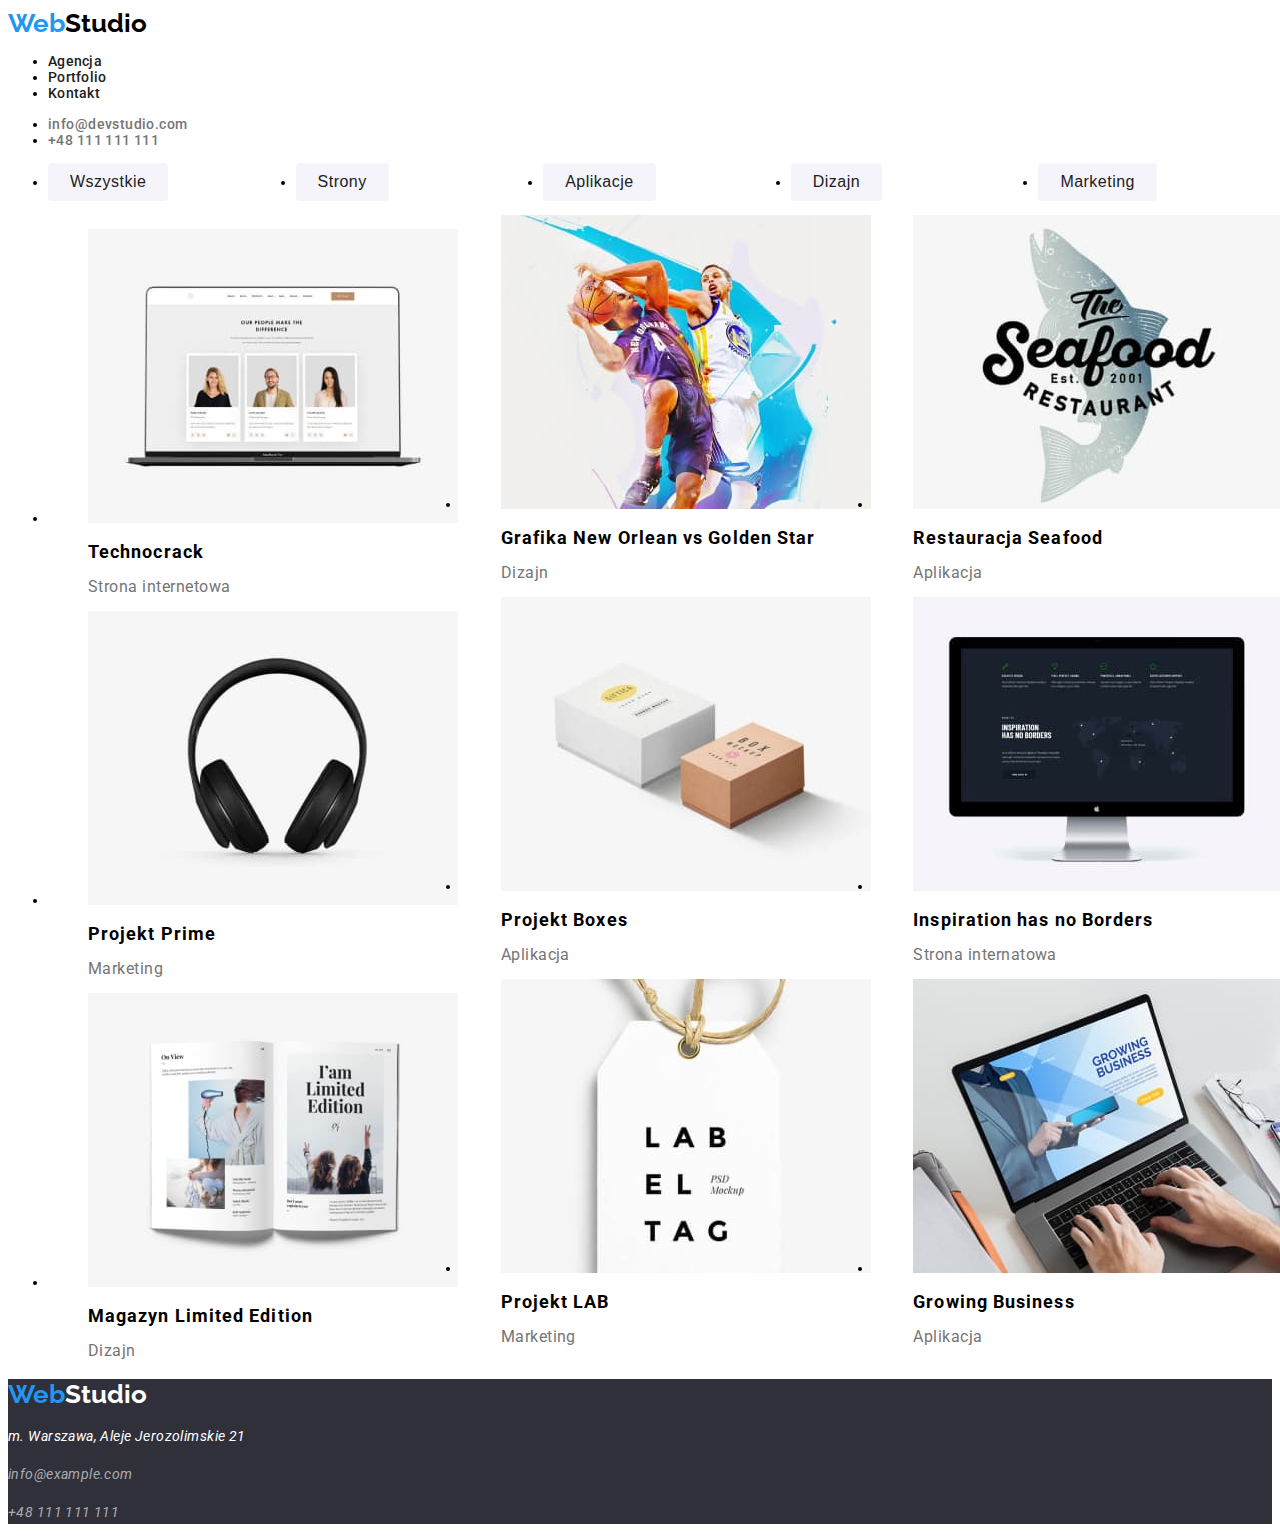
==== portfolio.html @ ed07fb15 "copy reposytory 02" ====
<!DOCTYPE html>
<html lang="pl">

<head>
    <meta name="description" content="zad 2 goit portfolio" />
    <title>WebStudio Portfolio</title>
    <link rel="stylesheet" href="./css/styles.css">
    <link rel="preconnect" href="https://fonts.googleapis.com">
    <link rel="preconnect" href="https://fonts.gstatic.com" crossorigin>
    <link
        href="https://fonts.googleapis.com/css2?family=Raleway:wght@700&family=Roboto:wght@400;500;700;900&display=swap"
        rel="stylesheet">
    <style>
        body {
            font-family: 'Roboto', sans-serif;
            font-size: 14px;
            line-height: 1.0;
        }
    </style>
</head>

<body>
    <header>
        <a class="link" href="./">
            <span class="logo logo-black"><span class="logo-blue">Web</span>Studio</span>
        </a>
        <nav>
            <ul>
                <li><a class="link navigation-text" href="./">Agencja</a></li>
                <li><a class="link navigation-text" href="./portfolio.html">Portfolio</a></li>
                <li><a class="link navigation-text" href="">Kontakt</a></li>
            </ul>
        </nav>
        <ul>
            <li>
                <a class="link address-text-top" href="mailto:info@devstudio.com"
                    rel="noreferrer noopener">info@devstudio.com</a>
            </li>
            <li>
                <a class="link address-text-top" href="tel:+48111111111" rel="noreferrer noopener">+48 111 111 111</a>
            </li>
        </ul>
    </header>
    <main>
        <ul class="column5">
            <li><button type="button" class="selector-button-text selector-button">Wszystkie</button></li>
            <li><button type="button" class="selector-button-text selector-button">Strony</button></li>
            <li><button type="button" class="selector-button-text selector-button">Aplikacje</button></li>
            <li><button type="button" class="selector-button-text selector-button">Dizajn</button></li>
            <li><button type="button" class="selector-button-text selector-button">Marketing</button></li>
        </ul>
        <ul class="column3">
            <li>
                <figure>
                    <img src="./images/portfolio1.jpg" alt="Wyświetlona przykładowa strona internetowa" width="370"
                        height="294" />
                    <figcaption>
                        <p class="product-name">Technocrack</p>
                        <p class="product-description">Strona internetowa</p>
                    </figcaption>
                </figure>
            </li>
            <li>
                <figure>
                    <img src="./images/portfolio4.jpg" alt="Fotografia słuchawek" width="370" height="294" />
                    <figcaption>
                        <p class="product-name">Projekt Prime</p>
                        <p class="product-description">Marketing</p>
                    </figcaption>
                </figure>
            </li>
            <li>
                <figure>
                    <img src="./images/portfolio7.jpg" alt="Broszura" width="370" height="294" />
                    <figcaption>
                        <p class="product-name">Magazyn Limited Edition</p>
                        <p class="product-description">Dizajn</p>
                    </figcaption>
                </figure>
            </li>
            <li>
                <figure>
                    <img src="./images/portfolio2.jpg" alt="Grafika dwóch koszykarzy" width="370" height="294" />
                    <figcaption>
                        <p class="product-name">Grafika New Orlean vs Golden Star</p>
                        <p class="product-description">Dizajn</p>
                    </figcaption>
                </figure>
            </li>
            <li>
                <figure>
                    <img src="./images/portfolio5.jpg" alt="Grafika pudełek" width="370" height="294" />
                    <figcaption>
                        <p class="product-name">Projekt Boxes</p>
                        <p class="product-description">Aplikacja</p>
                    </figcaption>
                </figure>
            </li>
            <li>
                <figure>
                    <img src="./images/portfolio8.jpg" alt="Paperowa metka reklamowa" width="370" height="294" />
                    <figcaption>
                        <p class="product-name">Projekt LAB</p>
                        <p class="product-description">Marketing</p>
                    </figcaption>
                </figure>
            </li>
            <li>
                <figure>
                    <img src="./images/portfolio3.jpg" alt="Grafika firmy Seafood" width="370" height="294" />
                    <figcaption>
                        <p class="product-name">Restauracja Seafood</p>
                        <p class="product-description">Aplikacja</p>
                    </figcaption>
                </figure>
            </li>
            <li>
                <figure>
                    <img src="./images/portfolio6.jpg" alt="Monitor wyświetlający analizy" width="370" height="294" />
                    <figcaption>
                        <p class="product-name">Inspiration has no Borders</p>
                        <p class="product-description">Strona internatowa</p>
                    </figcaption>
                </figure>
            </li>
            <li>
                <figure>
                    <img src="./images/portfolio9.jpg" alt="Laptop z stroną Growing Buisness" width="370"
                        height="294" />
                    <figcaption>
                        <p class="product-name">Growing Business</p>
                        <p class="product-description">Aplikacja</p>
                    </figcaption>
                </figure>
            </li>
        </ul>
    </main>
    <footer class="background">
        <span class="logo logo-white"><span class="logo-blue">Web</span>Studio</span>
        <address>
            <p class="street-address">m. Warszawa, Aleje Jerozolimskie 21</p>
            <p><a class="address-text-bottom" href="mailto:info@example.com" rel="noreferrer noopener">info@example.com
                </a></p>
            <p><a class="address-text-bottom" href="tel:+48111111111" rel="noreferrer noopener">+48 111 111 111</a></p>
        </address>
    </footer>
</body>

</html>
---- css/styles.css ----
/*Color palete*/
    :root {
        --main-blue: #2196F3;
        --fade-on-white: #757575;
        --fade-on-black: #ffffff99;
        --background-color: #2F303A;
        --lighter-black: #212121;
        --white: #fff;
        --black: #000;
        --kolor7: #f5f4fa;
    }

/*Heder and Footer*/    
    .logo {
        font-family: 'Raleway', sans-serif;;
        font-size: 26px;
        font-weight: 700;
        line-height: 30.52px;
    }
    .logo-white {
        color: var(--white);
    }
    .logo-black {
        color: var(--black)
    }
    .logo-blue {
        color: var(--main-blue)
    }
    .navigation-text {
        color: var(--lighter-black);
        font-size: 14px;
        font-weight: 500;
        letter-spacing: 0.02em;
        line-height: 16.41px;
    }
    .address-text-top {
        color: var(--fade-on-white);
        font-size: 14px;
        font-weight: 500;
        letter-spacing: 0.03em;
        line-height: 16.41px;
    }
    .street-address {
        font-size: 14px;
        font-weight: 400;
        letter-spacing: 0.03em;
        line-height: 24px;
    }
    .address-text-bottom {
        color: var(--fade-on-black);
        font-size: 14px;
        font-weight: 400;
        letter-spacing: 0.03em;
        text-decoration: none;
        line-height: 24px;
    }
    .address-text-bottom:hover {
        color: var(--white);
    }
    .address-text-bottom:focus {
        color: var(--white);
    }

/*Body text elements*/
    .main-head-line {
        font-weight: 900;
        font-size: 44px;
        letter-spacing: 0.06em;
        line-height: 60px;
    }
    .section-headline {
        font-size: 36px;
        font-weight: 700;
        letter-spacing: 0.03em;
        line-height: 42.19px;
    }
    .text-headline {
        font-size: 14px;
        font-weight: 700;
        letter-spacing: 0.03em;
        line-height: 16.41px;
    }
    .text-content {
        font-size: 14px;
        font-weight: 400;
        letter-spacing: 0.03em;
        line-height: 24px;
    }

/*Staf*/
    .team-member {
        color: var(--lighter-black);
        font-size: 16px;
        font-weight: 500;
        letter-spacing: 0.03em;
        line-height: 18.75px;
    }
    .member-position {
        font-size: 16px;
        font-weight: 500;
        letter-spacing: 0.03em;
        line-height: 18.75px;
    }

/*Product*/
    .product-name {
        font-weight: 700;
        font-size: 18px;
        letter-spacing: 0.06em;
        line-height: 18px;
    }
    .product-description {
        color: var(--fade-on-white);
        font-size: 16px;
        font-weight: 400;
        letter-spacing: 0.03em;
        line-height: 16px;
    }

/*Link*/
    .link {
        text-decoration:none;
    }
    .link:hover {
        color:var(--main-blue)
    }
    .link:focus {
        color: var(--main-blue)
    }
    
/*Index Page: Order button*/
    .order-button {
        color: var(--white);
        background-color:var(--main-blue);
        border-radius: 4px;
        border: none;
        padding: 10px 41px;
        width: 200px;
        height: 50px;
    }
    .order-button-text {
        font-weight: 700;
        font-size: 16px;
    }
    .order-button:hover {
        cursor: pointer;
        color:  var(--black);
        background-color: var(--white);
        border: 3px solid var(--main-blue)
    }
    .order-button:focus {
        color: var(--black);
        background-color: var(--white);
        border: 2px solid var(--main-blue)
    }
    
/*Portfolio page: buttons*/
    .selector-button-text {
        color: var(--lighter-black);
        background-color: var(--kolor7);
        font-size: 16px;
        font-weight: 500;
        letter-spacing: 0.03em;
        line-height: 26px;
    }
    .selector-button {
        background-color: var(--kolor7);
        border-radius: 4px;
        border: none;
        padding: 6px 22px;
        cursor: pointer;
    }
    .selector-button:hover {
        background-color: var(--main-blue);
        color: var(--white);
    }
    .selector-button:focus {
        background-color: var(--main-blue);
        color: var(--white);
        cursor: pointer;
    }
    
/*Kolumns*/
    .column3 {
        columns: 3;
    }
    .column4 {
        columns: 4;
    }
    .column5 {
        columns: 5;
    }
    
/*Text modyfikation*/
    .center {
        text-align: center;
    }
    .fading-text-on-white {
        color: var(--fade-on-white);
    }
    .background {
        color: var(--white);
        background-color: var(--background-color);
    }
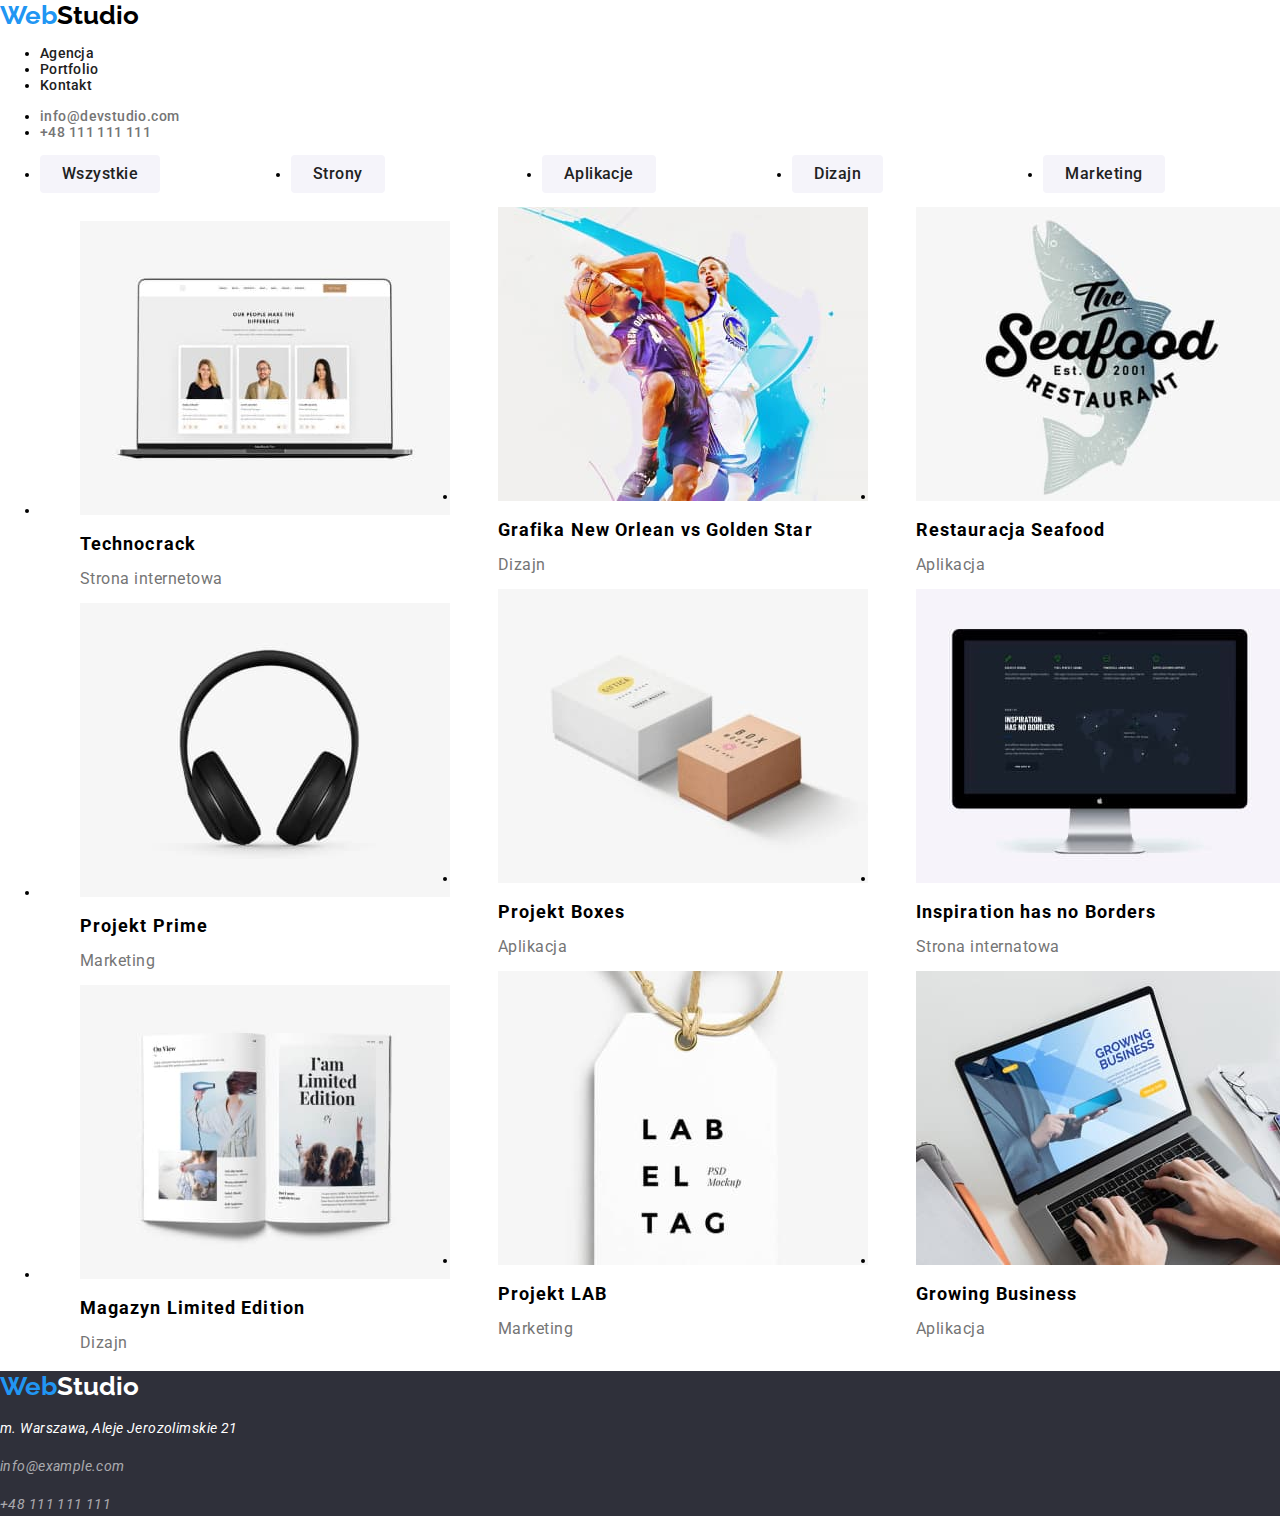
==== commit 36c51750: "added link to "modern"" ====
--- a/portfolio.html
+++ b/portfolio.html
@@ -4,6 +4,7 @@
 <head>
     <meta name="description" content="zad 2 goit portfolio" />
     <title>WebStudio Portfolio</title>
+    <link rel="stylesheet" href="./css/modern-normalize.min.css" />
     <link rel="stylesheet" href="./css/styles.css">
     <link rel="preconnect" href="https://fonts.googleapis.com">
     <link rel="preconnect" href="https://fonts.gstatic.com" crossorigin>
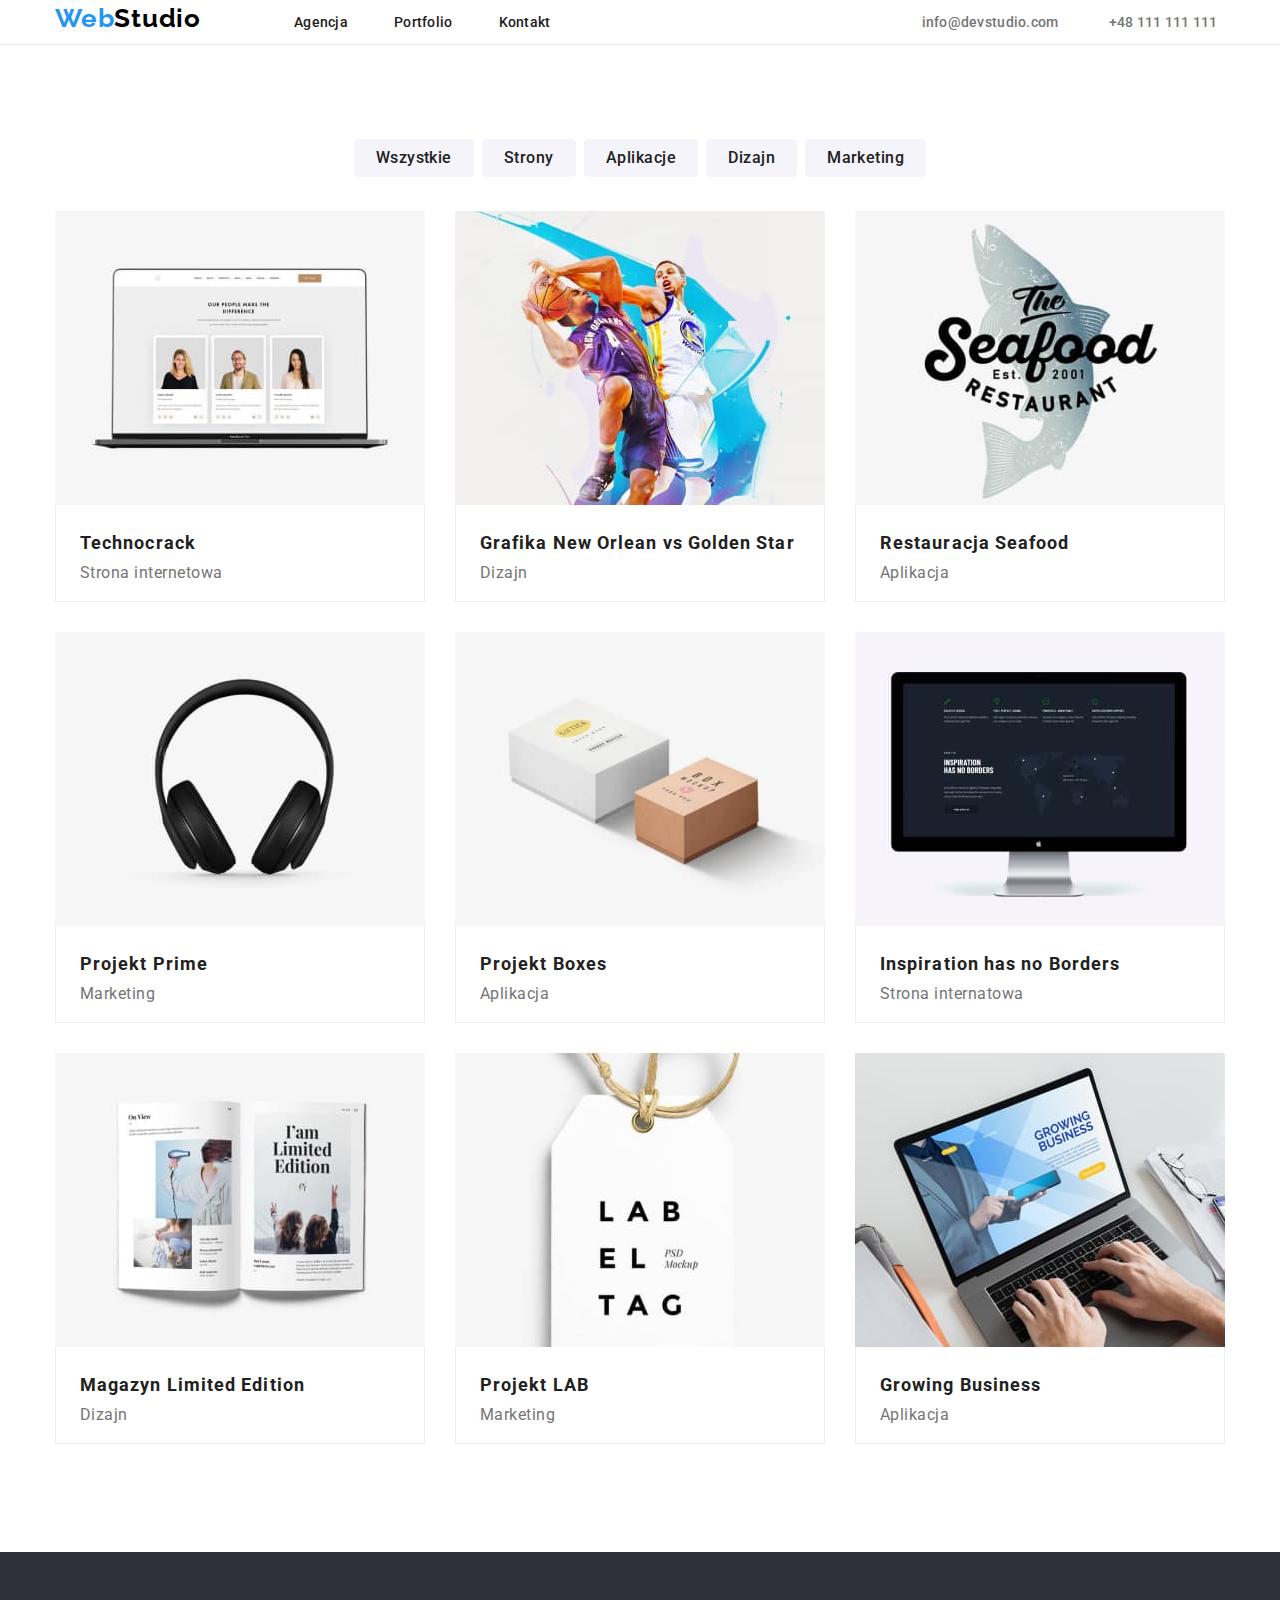
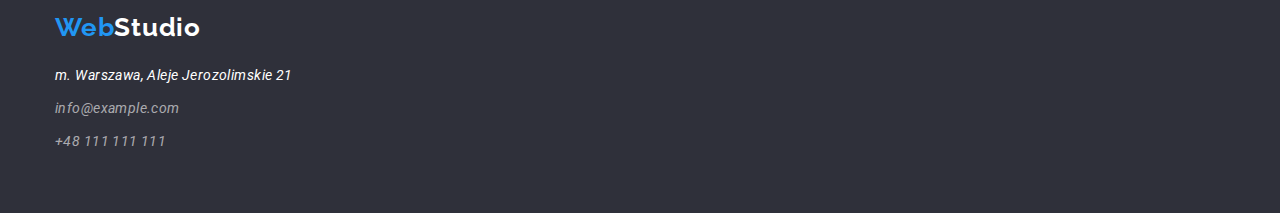
==== commit e09c3836: "Update portfolio.html" ====
--- a/portfolio.html
+++ b/portfolio.html
@@ -21,129 +21,150 @@
 </head>
 
 <body>
-    <header>
-        <a class="link" href="./">
-            <span class="logo logo-black"><span class="logo-blue">Web</span>Studio</span>
-        </a>
-        <nav>
-            <ul>
-                <li><a class="link navigation-text" href="./">Agencja</a></li>
-                <li><a class="link navigation-text" href="./portfolio.html">Portfolio</a></li>
-                <li><a class="link navigation-text" href="">Kontakt</a></li>
+    <header class="border">
+        <div class="container flex-header">
+            <a class="link" href="./">
+                <span class="logo logo-header"><span class="logo-blue">Web</span>Studio</span>
+            </a>
+            <nav>
+                <ul class="nav-placement-1">
+                    <li class="nav-grup-1"><a class="link-nav nav-text-1" href="./">Agencja</a></li>
+                    <li class="nav-grup-1"><a class="link-nav nav-text-1" href="./portfolio.html">Portfolio</a></li>
+                    <li class="nav-grup-1"><a class="link-nav nav-text-1" href="">Kontakt</a></li>
+                </ul>
+            </nav>
+            <ul class="nav-placement-2">
+                <li class="nav-grup-2">
+                    <a class="link-nav nav-text-2" href="mailto:info@devstudio.com"
+                        rel="noreferrer noopener">info@devstudio.com</a>
+                </li>
+                <li class="nav-grup-2">
+                    <a class="link-nav nav-text-2" href="tel:+48111111111" rel="noreferrer noopener">+48 111 111 111</a>
+                </li>
             </ul>
-        </nav>
-        <ul>
-            <li>
-                <a class="link address-text-top" href="mailto:info@devstudio.com"
-                    rel="noreferrer noopener">info@devstudio.com</a>
-            </li>
-            <li>
-                <a class="link address-text-top" href="tel:+48111111111" rel="noreferrer noopener">+48 111 111 111</a>
-            </li>
-        </ul>
+        </div>
     </header>
     <main>
-        <ul class="column5">
-            <li><button type="button" class="selector-button-text selector-button">Wszystkie</button></li>
-            <li><button type="button" class="selector-button-text selector-button">Strony</button></li>
-            <li><button type="button" class="selector-button-text selector-button">Aplikacje</button></li>
-            <li><button type="button" class="selector-button-text selector-button">Dizajn</button></li>
-            <li><button type="button" class="selector-button-text selector-button">Marketing</button></li>
-        </ul>
-        <ul class="column3">
-            <li>
-                <figure>
-                    <img src="./images/portfolio1.jpg" alt="Wyświetlona przykładowa strona internetowa" width="370"
-                        height="294" />
-                    <figcaption>
-                        <p class="product-name">Technocrack</p>
-                        <p class="product-description">Strona internetowa</p>
-                    </figcaption>
-                </figure>
-            </li>
-            <li>
-                <figure>
-                    <img src="./images/portfolio4.jpg" alt="Fotografia słuchawek" width="370" height="294" />
-                    <figcaption>
-                        <p class="product-name">Projekt Prime</p>
-                        <p class="product-description">Marketing</p>
-                    </figcaption>
-                </figure>
-            </li>
-            <li>
-                <figure>
-                    <img src="./images/portfolio7.jpg" alt="Broszura" width="370" height="294" />
-                    <figcaption>
-                        <p class="product-name">Magazyn Limited Edition</p>
-                        <p class="product-description">Dizajn</p>
-                    </figcaption>
-                </figure>
-            </li>
-            <li>
-                <figure>
-                    <img src="./images/portfolio2.jpg" alt="Grafika dwóch koszykarzy" width="370" height="294" />
-                    <figcaption>
-                        <p class="product-name">Grafika New Orlean vs Golden Star</p>
-                        <p class="product-description">Dizajn</p>
-                    </figcaption>
-                </figure>
-            </li>
-            <li>
-                <figure>
-                    <img src="./images/portfolio5.jpg" alt="Grafika pudełek" width="370" height="294" />
-                    <figcaption>
-                        <p class="product-name">Projekt Boxes</p>
-                        <p class="product-description">Aplikacja</p>
-                    </figcaption>
-                </figure>
-            </li>
-            <li>
-                <figure>
-                    <img src="./images/portfolio8.jpg" alt="Paperowa metka reklamowa" width="370" height="294" />
-                    <figcaption>
-                        <p class="product-name">Projekt LAB</p>
-                        <p class="product-description">Marketing</p>
-                    </figcaption>
-                </figure>
-            </li>
-            <li>
-                <figure>
-                    <img src="./images/portfolio3.jpg" alt="Grafika firmy Seafood" width="370" height="294" />
-                    <figcaption>
-                        <p class="product-name">Restauracja Seafood</p>
-                        <p class="product-description">Aplikacja</p>
-                    </figcaption>
-                </figure>
-            </li>
-            <li>
-                <figure>
-                    <img src="./images/portfolio6.jpg" alt="Monitor wyświetlający analizy" width="370" height="294" />
-                    <figcaption>
-                        <p class="product-name">Inspiration has no Borders</p>
-                        <p class="product-description">Strona internatowa</p>
-                    </figcaption>
-                </figure>
-            </li>
-            <li>
-                <figure>
-                    <img src="./images/portfolio9.jpg" alt="Laptop z stroną Growing Buisness" width="370"
-                        height="294" />
-                    <figcaption>
-                        <p class="product-name">Growing Business</p>
-                        <p class="product-description">Aplikacja</p>
-                    </figcaption>
-                </figure>
-            </li>
-        </ul>
+        <div class="section">
+            <div class="container">
+                <ul class="selec-flex">
+                    <li class="selec-but-place"><button type="button" class="selector-button">Wszystkie</button></li>
+                    <li class="selec-but-place"><button type="button" class="selector-button">Strony</button></li>
+                    <li class="selec-but-place"><button type="button" class="selector-button">Aplikacje</button></li>
+                    <li class="selec-but-place"><button type="button" class="selector-button">Dizajn</button></li>
+                    <li class="selec-but-place"><button type="button" class="selector-button">Marketing</button></li>
+                </ul>
+                <ul class="product-flex">
+                    <li>
+                        <figure>
+                            <img class="product-img" src="./images/portfolio1.jpg"
+                                alt="Wyświetlona przykładowa strona internetowa" width="370" height="294" />
+                            <figcaption class="product-border">
+                                <p class="product-name">Technocrack</p>
+                                <p class="product-description">Strona internetowa</p>
+                            </figcaption>
+                        </figure>
+                    </li>
+                    <li>
+                        <figure>
+                            <img class="product-img" src="./images/portfolio2.jpg" alt="Grafika dwóch koszykarzy"
+                                width="370" height="294" />
+                            <figcaption class="product-border">
+                                <p class="product-name">Grafika New Orlean vs Golden Star</p>
+                                <p class="product-description">Dizajn</p>
+                            </figcaption>
+                        </figure>
+                    </li>
+                    <li>
+                        <figure>
+                            <img class="product-img" src="./images/portfolio3.jpg" alt="Grafika firmy Seafood"
+                                width="370" height="294" />
+                            <figcaption class="product-border">
+                                <p class="product-name">Restauracja Seafood</p>
+                                <p class="product-description">Aplikacja</p>
+                            </figcaption>
+                        </figure>
+                    </li>
+                    <li>
+                        <figure>
+                            <img class="product-img" src="./images/portfolio4.jpg" alt="Fotografia słuchawek"
+                                width="370" height="294" />
+                            <figcaption class="product-border">
+                                <p class="product-name">Projekt Prime</p>
+                                <p class="product-description">Marketing</p>
+                            </figcaption>
+                        </figure>
+                    </li>
+                    <li>
+                        <figure>
+                            <img class="product-img" src="./images/portfolio5.jpg" alt="Grafika pudełek" width="370"
+                                height="294" />
+                            <figcaption class="product-border">
+                                <p class="product-name">Projekt Boxes</p>
+                                <p class="product-description">Aplikacja</p>
+                            </figcaption>
+                        </figure>
+                    </li>
+                    <li>
+                        <figure>
+                            <img class="product-img" src="./images/portfolio6.jpg" alt="Monitor wyświetlający analizy"
+                                width="370" height="294" />
+                            <figcaption class="product-border">
+                                <p class="product-name">Inspiration has no Borders</p>
+                                <p class="product-description">Strona internatowa</p>
+                            </figcaption>
+                        </figure>
+                    </li>
+                    <li>
+                        <figure>
+                            <img class="product-img" src="./images/portfolio7.jpg" alt="Broszura" width="370"
+                                height="294" />
+                            <figcaption class="product-border">
+                                <p class="product-name">Magazyn Limited Edition</p>
+                                <p class="product-description">Dizajn</p>
+                            </figcaption>
+                        </figure>
+                    </li>
+                    <li>
+                        <figure>
+                            <img class="product-img" src="./images/portfolio8.jpg" alt="Paperowa metka reklamowa"
+                                width="370" height="294" />
+                            <figcaption class="product-border">
+                                <p class="product-name">Projekt LAB</p>
+                                <p class="product-description">Marketing</p>
+                            </figcaption>
+                        </figure>
+                    </li>
+                    <li>
+                        <figure>
+                            <img class="product-img" src="./images/portfolio9.jpg"
+                                alt="Laptop z stroną Growing Buisness" width="370" height="294" />
+                            <figcaption class="product-border">
+                                <p class="product-name">Growing Business</p>
+                                <p class="product-description">Aplikacja</p>
+                            </figcaption>
+                        </figure>
+                    </li>
+                </ul>
+            </div>
+        </div>
     </main>
-    <footer class="background">
-        <span class="logo logo-white"><span class="logo-blue">Web</span>Studio</span>
-        <address>
-            <p class="street-address">m. Warszawa, Aleje Jerozolimskie 21</p>
-            <p><a class="address-text-bottom" href="mailto:info@example.com" rel="noreferrer noopener">info@example.com
-                </a></p>
-            <p><a class="address-text-bottom" href="tel:+48111111111" rel="noreferrer noopener">+48 111 111 111</a></p>
-        </address>
+    <footer class="background-grey footer-sec">
+        <div class="container">
+            <span class="logo logo-white"><span class="logo-blue">Web</span>Studio</span>
+            <address>
+                <p class="botton-address-1 footer-p">m. Warszawa, Aleje Jerozolimskie 21</p>
+                <p class="footer-p"><a class="botton-address-2" href="mailto:info@example.com"
+                        rel="noreferrer noopener">info@example.com
+                    </a>
+                </p>
+                <p class="footer-p"><a class="botton-address-2" href="tel:+48111111111" rel="noreferrer noopener">+48
+                        111
+                        111
+                        111</a>
+                </p>
+            </address>
+        </div>
     </footer>
 </body>
 
--- a/css/styles.css
+++ b/css/styles.css
@@ -1,204 +1,370 @@
 /*Color palete*/
-    :root {
-        --main-blue: #2196F3;
-        --fade-on-white: #757575;
-        --fade-on-black: #ffffff99;
-        --background-color: #2F303A;
-        --lighter-black: #212121;
-        --white: #fff;
-        --black: #000;
-        --kolor7: #f5f4fa;
-    }
-
-/*Heder and Footer*/    
-    .logo {
-        font-family: 'Raleway', sans-serif;;
-        font-size: 26px;
-        font-weight: 700;
-        line-height: 30.52px;
-    }
-    .logo-white {
-        color: var(--white);
-    }
-    .logo-black {
-        color: var(--black)
-    }
-    .logo-blue {
-        color: var(--main-blue)
-    }
-    .navigation-text {
-        color: var(--lighter-black);
-        font-size: 14px;
-        font-weight: 500;
-        letter-spacing: 0.02em;
-        line-height: 16.41px;
-    }
-    .address-text-top {
-        color: var(--fade-on-white);
-        font-size: 14px;
-        font-weight: 500;
-        letter-spacing: 0.03em;
-        line-height: 16.41px;
-    }
-    .street-address {
-        font-size: 14px;
-        font-weight: 400;
-        letter-spacing: 0.03em;
-        line-height: 24px;
-    }
-    .address-text-bottom {
-        color: var(--fade-on-black);
-        font-size: 14px;
-        font-weight: 400;
-        letter-spacing: 0.03em;
-        text-decoration: none;
-        line-height: 24px;
-    }
-    .address-text-bottom:hover {
-        color: var(--white);
-    }
-    .address-text-bottom:focus {
-        color: var(--white);
-    }
-
-/*Body text elements*/
-    .main-head-line {
-        font-weight: 900;
-        font-size: 44px;
-        letter-spacing: 0.06em;
-        line-height: 60px;
-    }
-    .section-headline {
-        font-size: 36px;
-        font-weight: 700;
-        letter-spacing: 0.03em;
-        line-height: 42.19px;
-    }
-    .text-headline {
-        font-size: 14px;
-        font-weight: 700;
-        letter-spacing: 0.03em;
-        line-height: 16.41px;
-    }
-    .text-content {
-        font-size: 14px;
-        font-weight: 400;
-        letter-spacing: 0.03em;
-        line-height: 24px;
-    }
-
-/*Staf*/
-    .team-member {
-        color: var(--lighter-black);
-        font-size: 16px;
-        font-weight: 500;
-        letter-spacing: 0.03em;
-        line-height: 18.75px;
-    }
-    .member-position {
-        font-size: 16px;
-        font-weight: 500;
-        letter-spacing: 0.03em;
-        line-height: 18.75px;
-    }
-
-/*Product*/
-    .product-name {
-        font-weight: 700;
-        font-size: 18px;
-        letter-spacing: 0.06em;
-        line-height: 18px;
-    }
-    .product-description {
-        color: var(--fade-on-white);
-        font-size: 16px;
-        font-weight: 400;
-        letter-spacing: 0.03em;
-        line-height: 16px;
-    }
-
-/*Link*/
-    .link {
-        text-decoration:none;
-    }
-    .link:hover {
-        color:var(--main-blue)
-    }
-    .link:focus {
-        color: var(--main-blue)
-    }
-    
-/*Index Page: Order button*/
-    .order-button {
-        color: var(--white);
-        background-color:var(--main-blue);
-        border-radius: 4px;
-        border: none;
-        padding: 10px 41px;
-        width: 200px;
-        height: 50px;
-    }
-    .order-button-text {
-        font-weight: 700;
-        font-size: 16px;
-    }
-    .order-button:hover {
-        cursor: pointer;
-        color:  var(--black);
-        background-color: var(--white);
-        border: 3px solid var(--main-blue)
-    }
-    .order-button:focus {
-        color: var(--black);
-        background-color: var(--white);
-        border: 2px solid var(--main-blue)
-    }
-    
-/*Portfolio page: buttons*/
-    .selector-button-text {
-        color: var(--lighter-black);
-        background-color: var(--kolor7);
-        font-size: 16px;
-        font-weight: 500;
-        letter-spacing: 0.03em;
-        line-height: 26px;
-    }
-    .selector-button {
-        background-color: var(--kolor7);
-        border-radius: 4px;
-        border: none;
-        padding: 6px 22px;
-        cursor: pointer;
-    }
-    .selector-button:hover {
-        background-color: var(--main-blue);
-        color: var(--white);
-    }
-    .selector-button:focus {
-        background-color: var(--main-blue);
-        color: var(--white);
-        cursor: pointer;
-    }
-    
-/*Kolumns*/
-    .column3 {
-        columns: 3;
-    }
-    .column4 {
-        columns: 4;
-    }
-    .column5 {
-        columns: 5;
-    }
-    
-/*Text modyfikation*/
-    .center {
-        text-align: center;
-    }
-    .fading-text-on-white {
-        color: var(--fade-on-white);
-    }
-    .background {
-        color: var(--white);
-        background-color: var(--background-color);
-    }+* {
+    padding: 0;
+}
+:root {
+    --main-blue: #2196F3;
+    --fade-on-white: #757575;
+    --fade-on-black: #ffffff99;
+    --background-color: #2F303A;
+    --lighter-black: #212121;
+    --white: #fff;
+    --black: #000;
+    --light-grey: #f5f4fa;
+    --hedder-border: #ececec;
+    --material-shadow-v1: #00000033;
+    --material-shadow-v2: #00000024;
+    --material-shadow-v3: #0000001F;
+    --product-background: #eee;
+}
+
+
+/*  GENERAL CHANGE */
+
+ul {
+    list-style-type: none
+}
+figure {
+    margin: 0px;
+}
+p {
+    margin:0;
+}
+/*  HEADER */
+
+.border {
+    border-bottom: 1px solid var(--hedder-border);
+}
+
+.logo {
+    text-decoration: none;
+    font-family: 'Raleway', sans-serif;
+    font-size: 26px;
+    font-weight: 700;
+    line-height: 31px;
+    letter-spacing: 0.03em;
+}
+
+.logo-header {
+    color: var(--black)
+}
+
+.logo-blue {
+    color: var(--main-blue)
+}
+
+.link {
+    text-decoration: none;
+}
+
+.link-nav {
+    text-decoration: none;
+    font-size: 14px;
+    font-weight: 500;
+    line-height: 16px;
+    letter-spacing: 0.02em;
+}
+
+.link-nav:hover {
+    color: var(--main-blue)
+}
+
+.link-nav:focus {
+    color: var(--main-blue)
+}
+.nav-grup-1 {
+    margin-right: 46px;
+}
+.nav-grup-1:last-child {
+    margin-right: 0px;
+}
+.nav-grup-2 {
+    margin-right: 50px;
+}
+.nav-grup-2:last-child {
+    margin-right: 0px;
+}
+
+.nav-text-1 {
+    color: var(--lighter-black);
+}
+
+.nav-text-2 {
+    color: var(--fade-on-white);
+}
+
+.nav-placement-1 {
+    display: flex;
+    align-items: center;
+    margin-left: 93px;
+    padding: 0;
+}
+
+.nav-placement-2 {
+    display: flex;
+    align-items: center;
+    margin-left: 371px;
+    padding: 0;
+}
+
+.flex-header {
+    display: flex;
+    align-items: baseline;
+}
+
+/*  FOOTER */
+
+.logo-white {
+    color: var(--white);
+}
+
+.background-grey {
+    color: var(--white);
+    background-color: var(--background-color);
+}
+
+.botton-address-1 {
+    font-size: 14px;
+    font-weight: 400;
+    letter-spacing: 0.03em;
+    line-height: 24px;
+}
+
+.botton-address-2 {
+    color: var(--fade-on-black);
+    font-size: 14px;
+    font-weight: 400;
+    letter-spacing: 0.03em;
+    line-height: 24px;
+    text-decoration: none;
+}
+.footer-p {
+    margin-bottom: 9px;
+}
+.footer-p:first-child {
+    margin-top: 20px;
+}
+.footer-p:last-child {
+    margin-bottom: 0;
+}
+
+.botton-address-2:hover {
+    color: var(--white);
+}
+
+.botton-address-2:focus {
+    color: var(--white);
+}
+.footer-sec {
+    padding-top: 60px;
+    padding-bottom: 60px;
+}
+
+
+/*  MAIN - INDEX */
+
+.sec-1-flex {
+    display: flex;
+    align-items: center;
+    flex-direction: column;
+}
+.sec-1-headline {
+    font-weight: 900;
+    font-size: 44px;
+    letter-spacing: 0.06em;
+    line-height: 60px;
+    text-align: center;
+}
+
+.order-button {
+    box-sizing: border-box;
+    color: var(--white);
+    background-color: var(--main-blue);
+    font-size: 16px;
+    font-weight: 700;
+    letter-spacing: 0, 06em;
+    line-height: 30px;
+    border: none;
+    border-radius: 4px;
+    padding: 10px 41px;
+}
+
+.order-button:hover {
+    cursor: pointer;
+    color: var(--main-blue);
+    background-color: var(--white);
+}
+
+.order-button:focus {
+    color: var(--main-blue);
+    background-color: var(--white);
+}
+.sec-2-flex {
+    display: flex;
+
+}
+.sec-2-head {
+    font-size: 14px;
+    font-weight: 700;
+    letter-spacing: 0.03em;
+    line-height: 16px;
+    text-transform: uppercase;
+    color: var(--lighter-black);
+    margin-bottom: 10px;
+}
+
+.sec-2-text {
+    font-size: 14px;
+    font-weight: 400;
+    letter-spacing: 0.03em;
+    line-height: 24px;
+    color: var(--fade-on-white);
+}
+.section-headline {
+    font-size: 36px;
+    font-weight: 700;
+    letter-spacing: 0.03em;
+    line-height: 42px;
+    text-align: center;
+    color: var(--lighter-black);
+}
+.background-light-grey {
+    background-color: var(--light-grey);
+}
+.sec-3-container-fix {
+    padding-bottom: 94px;
+}
+.sec-3-flex {
+    display: flex;
+    margin-top: 50px;
+}
+.sec-3-grup {
+    margin-left: 50px;
+}
+.sec-3-grup:first-child {
+    margin-left: 0px;
+}
+.sec-4-flex {
+    display: flex;
+}
+.sec-4-grup {
+    margin-left: 30px;
+}
+.sec-4-grup:first-child {
+    margin-left: 0px;
+}
+
+.sec-4-border {
+    background: var(--white);
+    border-radius: 0px 0px 4px 4px;
+    box-shadow: 0px 1px 3px var(--material-shadow-v3), 
+        0px 1px 1px var(--material-shadow-v2), 
+        0px 2px 1px var(--material-shadow-v1);
+}
+.team-member {
+    color: var(--lighter-black);
+    font-size: 16px;
+    font-weight: 500;
+    letter-spacing: 0.03em;
+    line-height: 18.75px;
+    text-align: center;
+    padding-top: 30px;
+    padding-bottom: 10px;
+    margin: 0;
+}
+
+.member-position {
+    font-size: 16px;
+    font-weight: 400;
+    letter-spacing: 0.03em;
+    line-height: 18.75px;
+    color: var(--fade-on-white);
+    text-align: center;
+    padding-bottom: 30px;
+    margin: 0;
+}
+
+/*  MAIN - PORTFOLIO */
+
+.selec-flex {
+    display: flex;
+    justify-content: center;
+    margin: 0;
+}
+.selector-button {
+    color: var(--lighter-black);
+    background-color: var(--light-grey);
+    font-size: 16px;
+    font-weight: 500;
+    letter-spacing: 0.03em;
+    line-height: 26px;
+    border-radius: 4px;
+    border: none;
+    padding: 6px 22px;
+    cursor: pointer;
+}
+.selec-but-place {
+    margin-right: 8px;
+}
+.selec-but-place:last-child {
+    margin-right: 0px;
+}
+.selector-button:hover {
+    background-color: var(--main-blue);
+    color: var(--white);
+}
+
+.selector-button:focus {
+    background-color: var(--main-blue);
+    color: var(--white);
+    cursor: pointer;
+}
+.product-flex {
+    display: flex;
+    flex-wrap: wrap;
+    gap: 30px;
+    margin-top: 34px;
+}
+.product-name {
+    color: var(--lighter-black);
+    font-weight: 700;
+    font-size: 18px;
+    letter-spacing: 0.06em;
+    line-height: 36px;
+    padding: 20px 0px 0 24px;
+}
+
+.product-description {
+    color: var(--fade-on-white);
+    font-size: 16px;
+    font-weight: 400;
+    letter-spacing: 0.03em;
+    line-height: 16px;
+    padding: 4px 0px 20px 24px;
+}
+.product-border {
+    border-bottom: 1px solid var(--product-background);
+    border-left: 1px solid var(--product-background);
+    border-right: 1px solid var(--product-background);
+}
+
+.product-img {
+    display: block
+}
+
+
+/*  PLACEMENT */
+
+.container {
+    max-width: 1200px;
+    margin: 0 auto;
+    padding: 0 15px;
+}
+.section {
+    padding-top: 94px;
+    padding-bottom: 94px;
+}
+.section-1 {
+    padding-top: 200px;
+    padding-bottom: 200px;
+}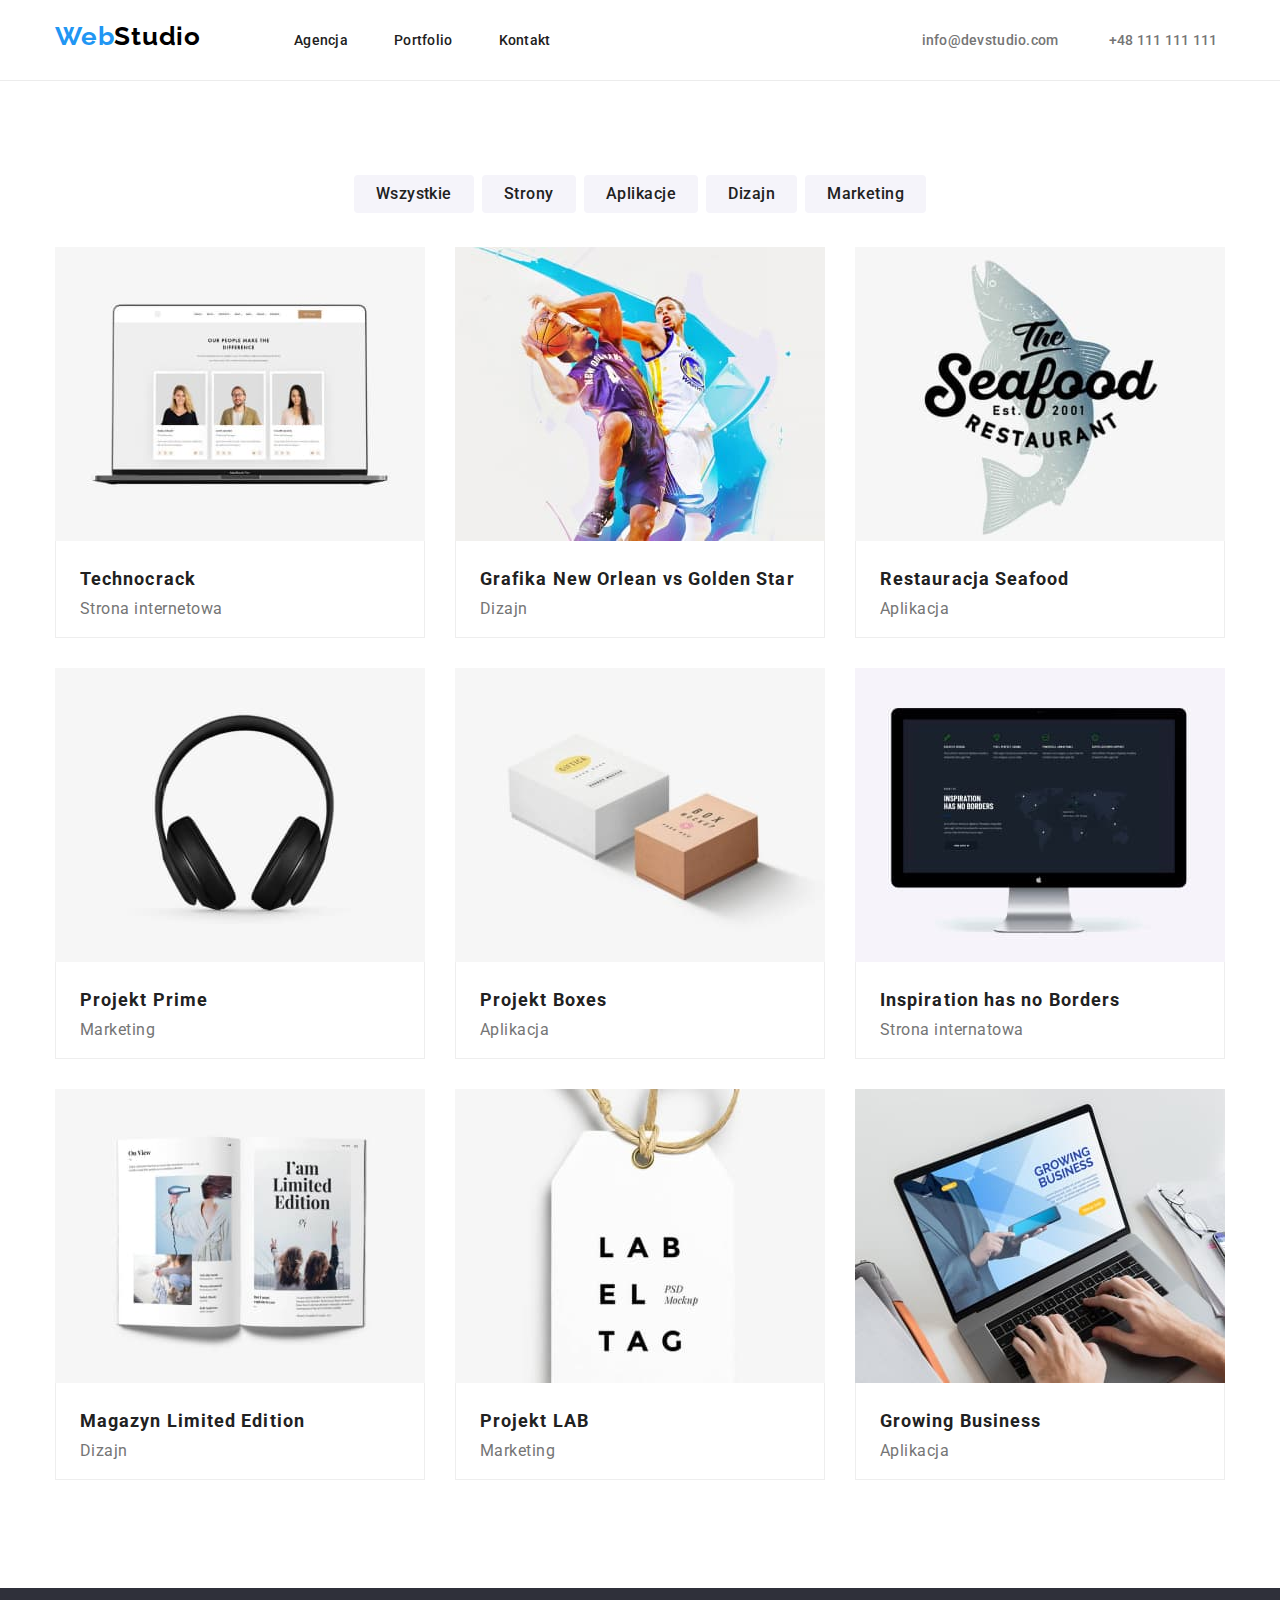
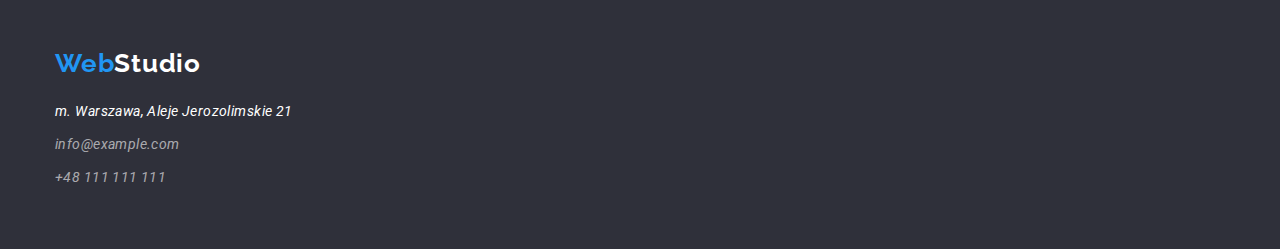
==== commit a7f0ad31: "header height fix" ====
--- a/portfolio.html
+++ b/portfolio.html
@@ -12,17 +12,12 @@
         href="https://fonts.googleapis.com/css2?family=Raleway:wght@700&family=Roboto:wght@400;500;700;900&display=swap"
         rel="stylesheet">
     <style>
-        body {
-            font-family: 'Roboto', sans-serif;
-            font-size: 14px;
-            line-height: 1.0;
-        }
     </style>
 </head>
 
 <body>
     <header class="border">
-        <div class="container flex-header">
+        <div class="container-header flex-header">
             <a class="link" href="./">
                 <span class="logo logo-header"><span class="logo-blue">Web</span>Studio</span>
             </a>
--- a/css/styles.css
+++ b/css/styles.css
@@ -1,7 +1,12 @@
-/*Color palete*/
 * {
     padding: 0;
 }
+body {
+    font-family: 'Roboto', sans-serif;
+    font-size: 14px;
+    line-height: 1.0;
+}
+/*Color palete*/
 :root {
     --main-blue: #2196F3;
     --fade-on-white: #757575;
@@ -32,6 +37,12 @@
 }
 /*  HEADER */
 
+.container-header {
+    width: 1200px;
+    margin: 0 auto;
+    padding: 18px 15px;
+}
+
 .border {
     border-bottom: 1px solid var(--hedder-border);
 }
@@ -356,7 +367,7 @@
 /*  PLACEMENT */
 
 .container {
-    max-width: 1200px;
+    width: 1200px;
     margin: 0 auto;
     padding: 0 15px;
 }
